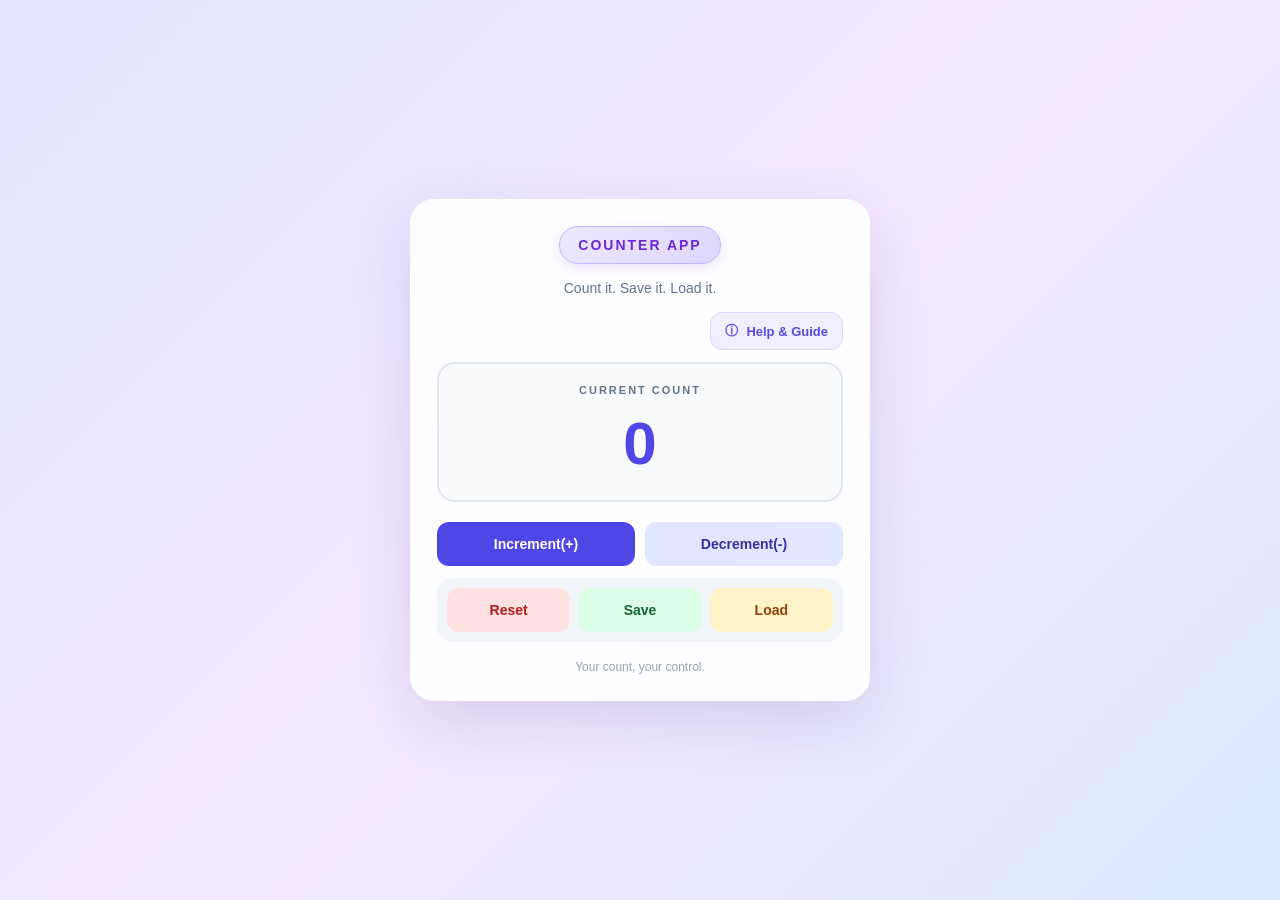
==== index.html @ 8dc99104 "Rename counter.html to index.html" ====
<!DOCTYPE html>
<html lang="en">

<head>
  <meta charset="UTF-8">
  <meta name="viewport" content="width=device-width, initial-scale=1.0">
  <title>Counter App</title>
  <link rel="stylesheet" href="style.css">
</head>

<body>

  <main class="container">
    <section class="box">

      <header class="heading">
        <span class="tag">Counter App</span>
        
        <p><br>Count it. Save it. Load it.</p>
      </header>
      
      <div class="help-link">
        <a href="./help.html" class="help-btn">
          <span>ⓘ</span> Help & Guide
        </a>
      </div>


      <div class="screen-box">
        <p class="screen-label">CURRENT COUNT</p>
        <div id="count" class="screen">0</div>
      </div>

      <div class="controls">
        <button class="btn increment" onclick="increment()">
          Increment(+)
        </button>

        <button class="btn decrement" onclick="Decrement()">
          Decrement(-)
        </button>
      </div>

      <div class="utility-box">
        <button class="btn reset" onclick="Reset()">
          Reset
        </button>

        <button class="btn save" onclick="Save()">
          Save
        </button>

        <button class="btn load" onclick="Load_from_save()">
          Load
        </button>
      </div>

      <p class="footer-text">
        Your count, your control.
      </p>

    </section>
  </main>

  <script src="counter_script.js"></script>
</body>

</html>
---- style.css ----
* {
  margin: 0;
  padding: 0;
  box-sizing: border-box;
}

body {
  min-height: 100vh;
  font-family: Arial, sans-serif;
  background: linear-gradient(135deg, #e0e7ff, #f5e8ff, #dbeafe);
  display: flex;
  justify-content: center;
  align-items: center;
  padding: 24px;
  color: #1e293b;
}

.container {
  width: 100%;
  max-width: 460px;
}

.box {
  background: rgba(255, 255, 255, 0.9);
  padding: 26px;
  border: 1px solid #ffffff;
  border-radius: 24px;
  box-shadow: 0 20px 60px rgba(65, 55, 120, 0.15);
}

.heading {
  text-align: center;
  margin-bottom: 24px;
}

.tag {
  display: inline-block;
  font-size: 14px;
  font-weight: 800;
  letter-spacing: 2px;
  text-transform: uppercase;

  color: #6d28d9;
  background: linear-gradient(135deg, #ede9fe, #ddd6fe);

  padding: 10px 18px;
  border: 1px solid #c4b5fd;
  border-radius: 50px;

  box-shadow: 0 4px 12px rgba(109, 40, 217, 0.12);

  transition: all 0.3s ease;
}

.heading h1 {
  font-size: 28px;
  margin-bottom: 7px;
  color: #1e1b4b;
}

.heading p {
  color: #64748b;
  font-size: 14px;
}

.screen-box {
  background: #f8fafc;
  border: 2px solid #e2e8f0;
  border-radius: 18px;
  padding: 20px 16px;
  text-align: center;
  margin-bottom: 20px;
}

.screen-label {
  font-size: 11px;
  font-weight: bold;
  letter-spacing: 2px;
  color: #64748b;
  margin-bottom: 12px;
}

.screen {
  font-size: 60px;
  font-weight: bold;
  color: #4f46e5;
  line-height: 1.2;
  overflow-wrap: anywhere;
}

.controls {
  display: grid;
  grid-template-columns: 1fr 1fr;
  gap: 10px;
  margin-bottom: 12px;
}

.utility-box {
  display: grid;
  grid-template-columns: repeat(3, 1fr);
  gap: 8px;
  padding: 10px;
  background: #f1f5f9;
  border-radius: 16px;
}

.btn {
  border: none;
  border-radius: 12px;
  padding: 14px 10px;
  font-size: 14px;
  font-weight: bold;
  cursor: pointer;
  transition: transform 0.2s, box-shadow 0.2s;
}

.btn:hover {
  transform: translateY(-2px);
  box-shadow: 0 6px 14px rgba(15, 23, 42, 0.12);
}

.btn:active {
  transform: scale(0.97);
}

.increment {
  background: #4f46e5;
  color: white;
}

.decrement {
  background: #e0e7ff;
  color: #3730a3;
}

.reset {
  background: #fee2e2;
  color: #b91c1c;
}

.save {
  background: #dcfce7;
  color: #166534;
}

.load {
  background: #fef3c7;
  color: #92400e;
}

.footer-text {
  text-align: center;
  margin-top: 18px;
  color: #94a3b8;
  font-size: 12px;
}

@media (max-width: 400px) {
  .box {
    padding: 22px 16px;
  }

  .heading h1 {
    font-size: 26px;
  }

  .screen {
    font-size: 52px;
  }

  .btn {
    font-size: 12px;
    padding: 13px 6px;
  }
}

.tag:hover {
  transform: translateY(-3px);
  box-shadow: 0 8px 20px rgba(109, 40, 217, 0.22);
}

.help-link {
  display: flex;
  justify-content: flex-end;
  margin: -8px 0 12px;
}

.help-btn {
  display: inline-flex;
  align-items: center;
  justify-content: center;
  gap: 8px;

  padding: 9px 14px;
  border-radius: 12px;

  background: #f1efff;
  border: 1px solid #ddd6fe;
  color: #5b4bdb;

  font-size: 13px;
  font-weight: 700;
  text-decoration: none;

  transition: 0.2s ease;
}

.help-btn:hover {
  background: #e5e0ff;
  border-color: #c4b5fd;
  transform: translateY(-2px);
}
.help-shell {
  max-width: 100%;
  padding: 24px;
  border-radius: 24px;
}

.help-header {
  padding: 24px;
  margin-bottom: 24px;
  border-radius: 20px;
}

.help-header h1 {
  font-size: 34px;
  line-height: 1.2;
}

.help-grid {
  gap: 12px;
}

.guide-card {
  padding: 16px;
  border-radius: 16px;
}

.guide-top {
  margin-bottom: 13px;
}

.guide-icon {
  width: 38px;
  height: 38px;
  border-radius: 12px;
}

.guide-card h3 {
  font-size: 16px;
}

.guide-card p {
  font-size: 13px;
  line-height: 1.65;
}

.tip-card {
  padding: 16px;
  margin-top: 18px;
}

@media (max-width: 520px) {
  .help-shell {
    padding: 16px;
  }

  .help-header {
    padding: 20px;
  }

  .help-header h1 {
    font-size: 30px;
  }
}
/* ==================================
   COUNTER APP - GAME HELP PAGE ONLY
   ================================== */

.help-page {
  max-width: 100%;
  padding: 22px;
  border-radius: 24px;
  background: rgba(255, 255, 255, 0.96);
}

/* Header */

.game-help-header {
  text-align: center;
  padding: 6px 0 22px;
}

.game-help-icon {
  width: 58px;
  height: 58px;
  display: flex;
  align-items: center;
  justify-content: center;
  margin: 0 auto 14px;
  border-radius: 19px;
  background: linear-gradient(135deg, #4f46e5, #7c3aed);
  font-size: 29px;
  box-shadow: 0 8px 20px rgba(79, 70, 229, 0.22);
}

.game-help-header .tag {
  padding: 6px 12px;
  font-size: 10px;
  letter-spacing: 1.8px;
  box-shadow: none;
}

.game-help-header h1 {
  margin: 13px 0 7px;
  color: #1e1b4b;
  font-size: 29px;
  letter-spacing: -1px;
}

.game-help-header h1 span {
  color: #6d5ce7;
}

.game-help-header p {
  color: #64748b;
  font-size: 12px;
  line-height: 1.6;
}

/* Section heading */

.guide-heading {
  display: flex;
  align-items: center;
  justify-content: space-between;
  gap: 8px;
  margin-bottom: 11px;
  color: #64748b;
  font-size: 10px;
  font-weight: 800;
  letter-spacing: 1.2px;
}

.guide-count {
  padding: 5px 8px;
  border-radius: 7px;
  background: #f1efff;
  color: #6254d9;
  font-size: 9px;
  letter-spacing: 0.5px;
}

/* Instruction cards */

.help-grid {
  display: grid;
  grid-template-columns: 1fr 1fr;
  gap: 10px;
}

.guide-card {
  min-width: 0;
  display: flex;
  align-items: center;
  gap: 10px;
  padding: 13px 11px;
  border: 1px solid #e9e8f5;
  border-radius: 15px;
  background: linear-gradient(145deg, #ffffff, #f8f7ff);
  transition: transform 0.2s ease,
    border-color 0.2s ease,
    box-shadow 0.2s ease;
}

.guide-card:hover {
  transform: translateY(-2px);
  border-color: #c4b5fd;
  box-shadow: 0 7px 16px rgba(79, 70, 229, 0.08);
}

.guide-icon {
  flex-shrink: 0;
  width: 35px;
  height: 35px;
  display: flex;
  align-items: center;
  justify-content: center;
  border-radius: 11px;
  font-size: 23px;
  font-weight: 700;
}

.increment-icon {
  color: #4f46e5;
  background: #e9eaff;
}

.decrement-icon {
  color: #4338ca;
  background: #e0e7ff;
}

.reset-icon {
  color: #b91c1c;
  background: #fee2e2;
}

.save-icon {
  color: #15803d;
  background: #dcfce7;
}

.load-icon {
  color: #b45309;
  background: #fef3c7;
}

.guide-content {
  flex: 1;
  min-width: 0;
}

.guide-content h3 {
  margin-bottom: 4px;
  color: #25234a;
  font-size: 12px;
  line-height: 1.35;
}

.guide-content p {
  color: #7c8498;
  font-size: 10px;
  line-height: 1.5;
}

.guide-key {
  display: none;
}

/* Helpful tip */

.help-tip {
  display: flex;
  align-items: flex-start;
  gap: 11px;
  margin-top: 16px;
  padding: 13px;
  border: 1px solid #e3defe;
  border-radius: 14px;
  background: linear-gradient(135deg, #f5f3ff, #eef2ff);
}

.tip-icon {
  flex-shrink: 0;
  font-size: 21px;
}

.help-tip h3 {
  margin: 2px 0 5px;
  color: #4338ca;
  font-size: 10px;
  letter-spacing: 1px;
}

.help-tip p {
  color: #5b5c7b;
  font-size: 11px;
  line-height: 1.65;
}

/* Back button */

.back-btn {
  display: flex;
  align-items: center;
  justify-content: center;
  gap: 9px;
  width: 100%;
  margin-top: 17px;
  padding: 13px 16px;
  border: 1px solid #4f46e5;
  border-radius: 13px;
  background: linear-gradient(135deg, #4f46e5, #6d28d9);
  color: #ffffff;
  font-size: 13px;
  font-weight: 700;
  text-decoration: none;
  box-shadow: 0 6px 14px rgba(79, 70, 229, 0.17);
  transition: transform 0.2s ease,
    box-shadow 0.2s ease;
}

.back-btn:hover {
  transform: translateY(-2px);
  box-shadow: 0 9px 19px rgba(79, 70, 229, 0.25);
}

.back-btn span:first-child {
  font-size: 19px;
  line-height: 1;
}

/* Footer */

.game-help-footer {
  margin-top: 17px;
  color: #a0a4b8;
  text-align: center;
  font-size: 9px;
  font-weight: 700;
  letter-spacing: 1.1px;
}

.game-help-footer span {
  color: #8b5cf6;
  padding-left: 3px;
}

/* Small screens */

@media (max-width: 400px) {
  .help-page {
    padding: 17px 13px;
  }

  .help-grid {
    grid-template-columns: 1fr;
    gap: 8px;
  }

  .guide-card {
    padding: 11px;
  }

  .guide-content h3 {
    font-size: 13px;
  }

  .guide-content p {
    font-size: 11px;
  }

  .guide-key {
    display: inline-block;
    flex-shrink: 0;
    padding: 5px 6px;
    border-radius: 6px;
    background: #f1efff;
    color: #6254d9;
    font-size: 8px;
    font-weight: 800;
  }

  .game-help-header h1 {
    font-size: 27px;
  }
}
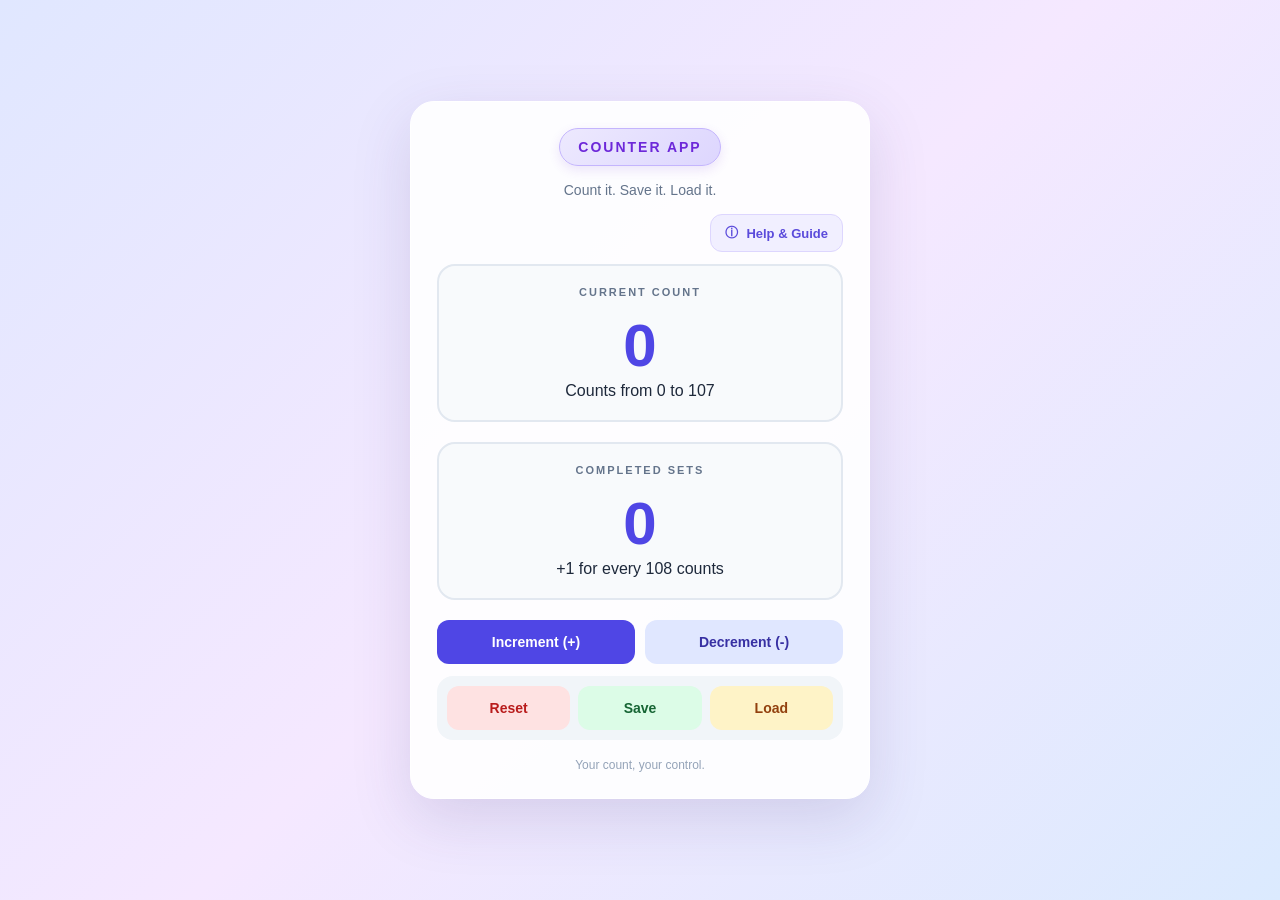
==== commit d0173f5f: "Enhance counter app with additional counter feature Added a second counter to track completed sets a" ====
--- a/index.html
+++ b/index.html
@@ -1,3 +1,4 @@
+
 <!DOCTYPE html>
 <html lang="en">
 
@@ -15,29 +16,36 @@
 
       <header class="heading">
         <span class="tag">Counter App</span>
-        
         <p><br>Count it. Save it. Load it.</p>
       </header>
-      
+
       <div class="help-link">
         <a href="./help.html" class="help-btn">
-          <span>ⓘ</span> Help & Guide
+          <span>ⓘ</span> Help &amp; Guide
         </a>
       </div>
 
-
+      <!-- First Counter -->
       <div class="screen-box">
         <p class="screen-label">CURRENT COUNT</p>
         <div id="count" class="screen">0</div>
+        <p>Counts from 0 to 107</p>
+      </div>
+
+      <!-- Second Counter -->
+      <div class="screen-box">
+        <p class="screen-label">COMPLETED SETS</p>
+        <div id="count2" class="screen">0</div>
+        <p>+1 for every 108 counts</p>
       </div>
 
       <div class="controls">
         <button class="btn increment" onclick="increment()">
-          Increment(+)
+          Increment (+)
         </button>
 
         <button class="btn decrement" onclick="Decrement()">
-          Decrement(-)
+          Decrement (-)
         </button>
       </div>
 
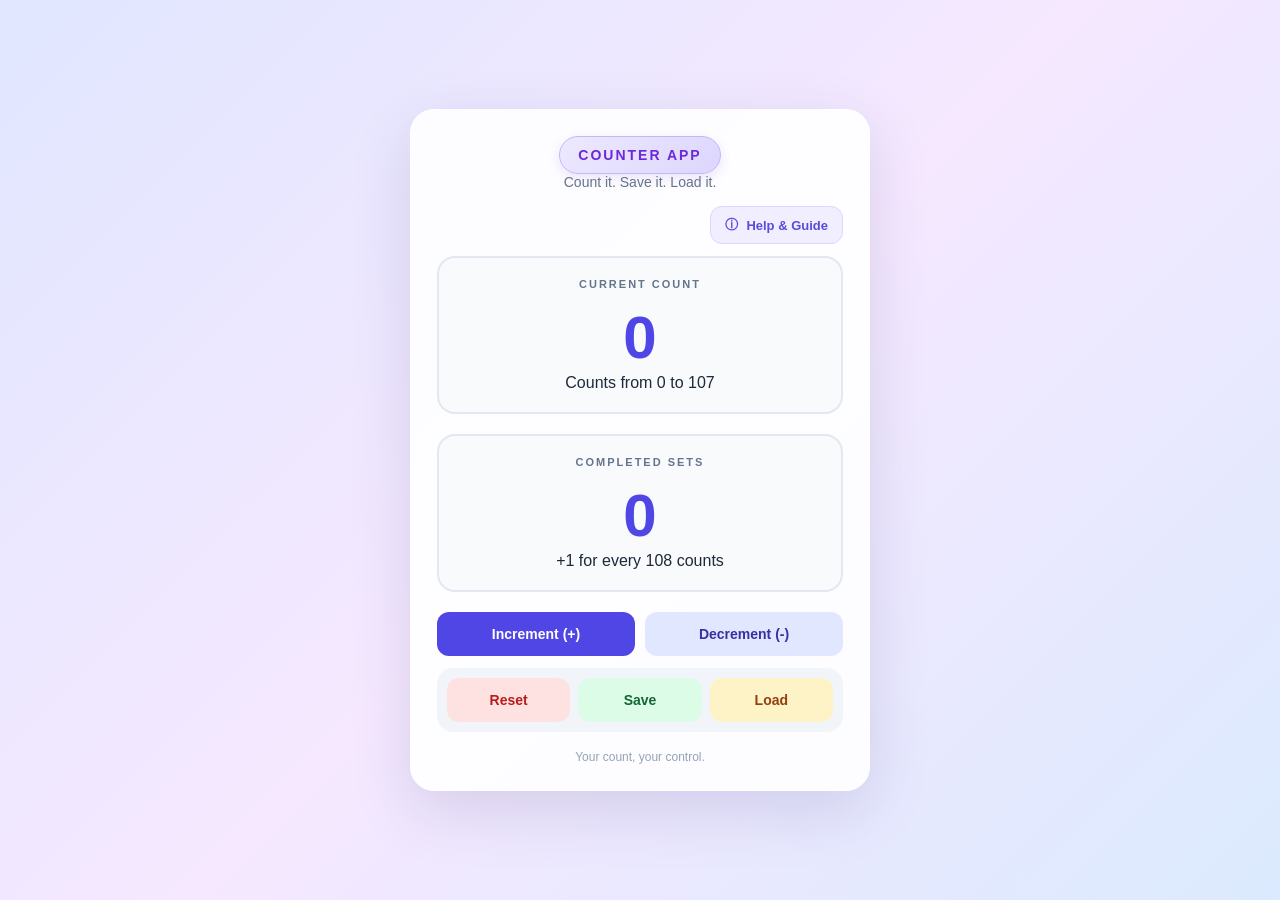
==== commit bba12d98: "Refactor HTML structure and button types" ====
--- a/index.html
+++ b/index.html
@@ -6,7 +6,7 @@
   <meta charset="UTF-8">
   <meta name="viewport" content="width=device-width, initial-scale=1.0">
   <title>Counter App</title>
-  <link rel="stylesheet" href="style.css">
+  <link rel="stylesheet" href="./style.css">
 </head>
 
 <body>
@@ -16,7 +16,7 @@
 
       <header class="heading">
         <span class="tag">Counter App</span>
-        <p><br>Count it. Save it. Load it.</p>
+        <p>Count it. Save it. Load it.</p>
       </header>
 
       <div class="help-link">
@@ -39,38 +39,38 @@
         <p>+1 for every 108 counts</p>
       </div>
 
+      <!-- Counter Controls -->
       <div class="controls">
-        <button class="btn increment" onclick="increment()">
+        <button type="button" class="btn increment" onclick="increment()">
           Increment (+)
         </button>
 
-        <button class="btn decrement" onclick="Decrement()">
+        <button type="button" class="btn decrement" onclick="Decrement()">
           Decrement (-)
         </button>
       </div>
 
+      <!-- Utility Buttons -->
       <div class="utility-box">
-        <button class="btn reset" onclick="Reset()">
+        <button type="button" class="btn reset" onclick="Reset()">
           Reset
         </button>
 
-        <button class="btn save" onclick="Save()">
+        <button type="button" class="btn save" onclick="Save()">
           Save
         </button>
 
-        <button class="btn load" onclick="Load_from_save()">
+        <button type="button" class="btn load" onclick="Load_from_save()">
           Load
         </button>
       </div>
 
-      <p class="footer-text">
-        Your count, your control.
-      </p>
+      <p class="footer-text">Your count, your control.</p>
 
     </section>
   </main>
 
-  <script src="counter_script.js"></script>
+  <script src="./counter_script.js"></script>
+
 </body>
-
 </html>
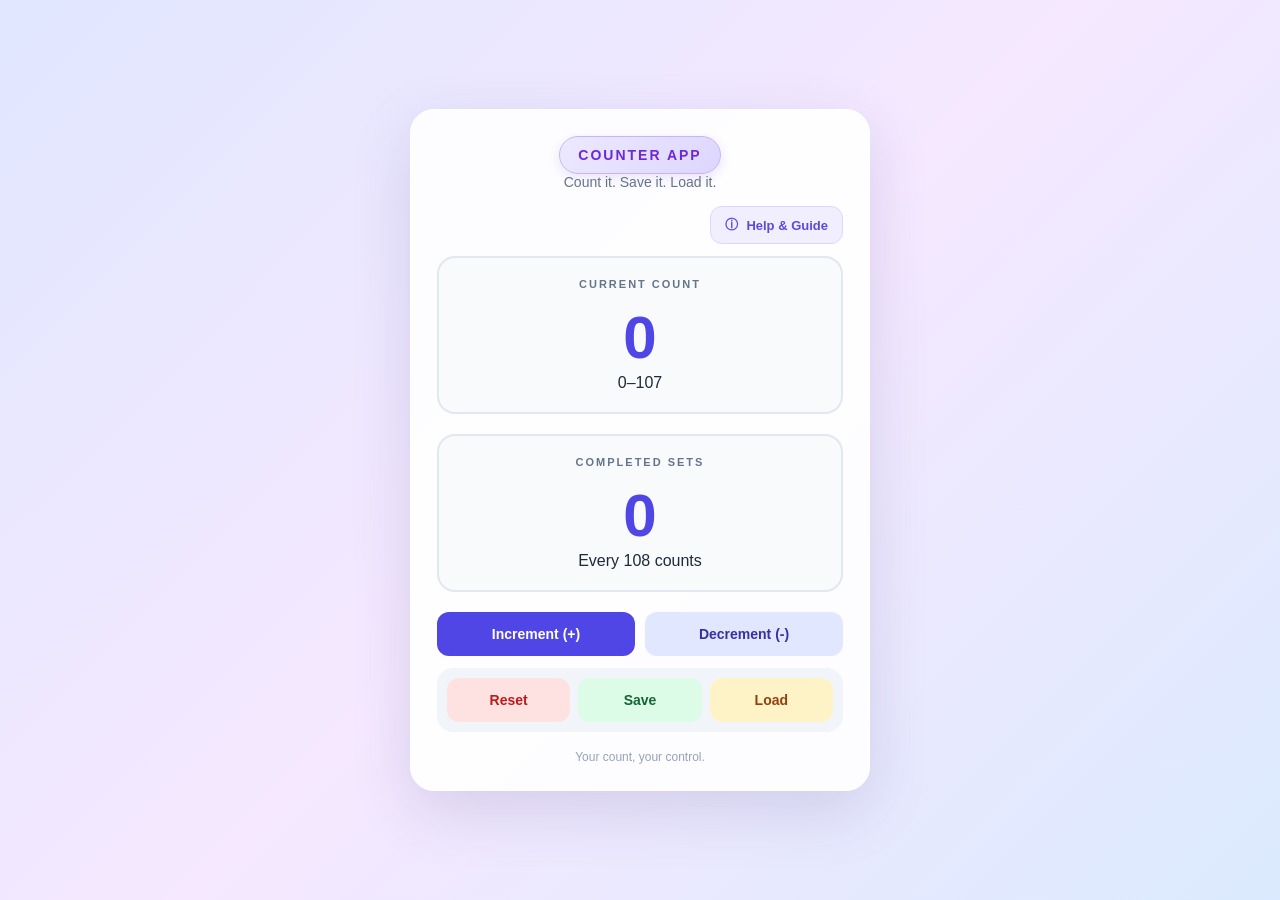
==== commit 18fc0f41: "Refactor index.html to combine counter displays Updated the HTML structure to include both counters " ====
--- a/index.html
+++ b/index.html
@@ -25,19 +25,24 @@
         </a>
       </div>
 
-      <!-- First Counter -->
-      <div class="screen-box">
-        <p class="screen-label">CURRENT COUNT</p>
-        <div id="count" class="screen">0</div>
-        <p>Counts from 0 to 107</p>
-      </div>
+      
+<!-- Both Counters -->
+<div class="counter-screens">
 
-      <!-- Second Counter -->
-      <div class="screen-box">
-        <p class="screen-label">COMPLETED SETS</p>
-        <div id="count2" class="screen">0</div>
-        <p>+1 for every 108 counts</p>
-      </div>
+  <div class="screen-box">
+    <p class="screen-label">CURRENT COUNT</p>
+    <div id="count" class="screen">0</div>
+    <p>0–107</p>
+  </div>
+
+  <div class="screen-box">
+    <p class="screen-label">COMPLETED SETS</p>
+    <div id="count2" class="screen">0</div>
+    <p>Every 108 counts</p>
+  </div>
+
+</div>
+
 
       <!-- Counter Controls -->
       <div class="controls">
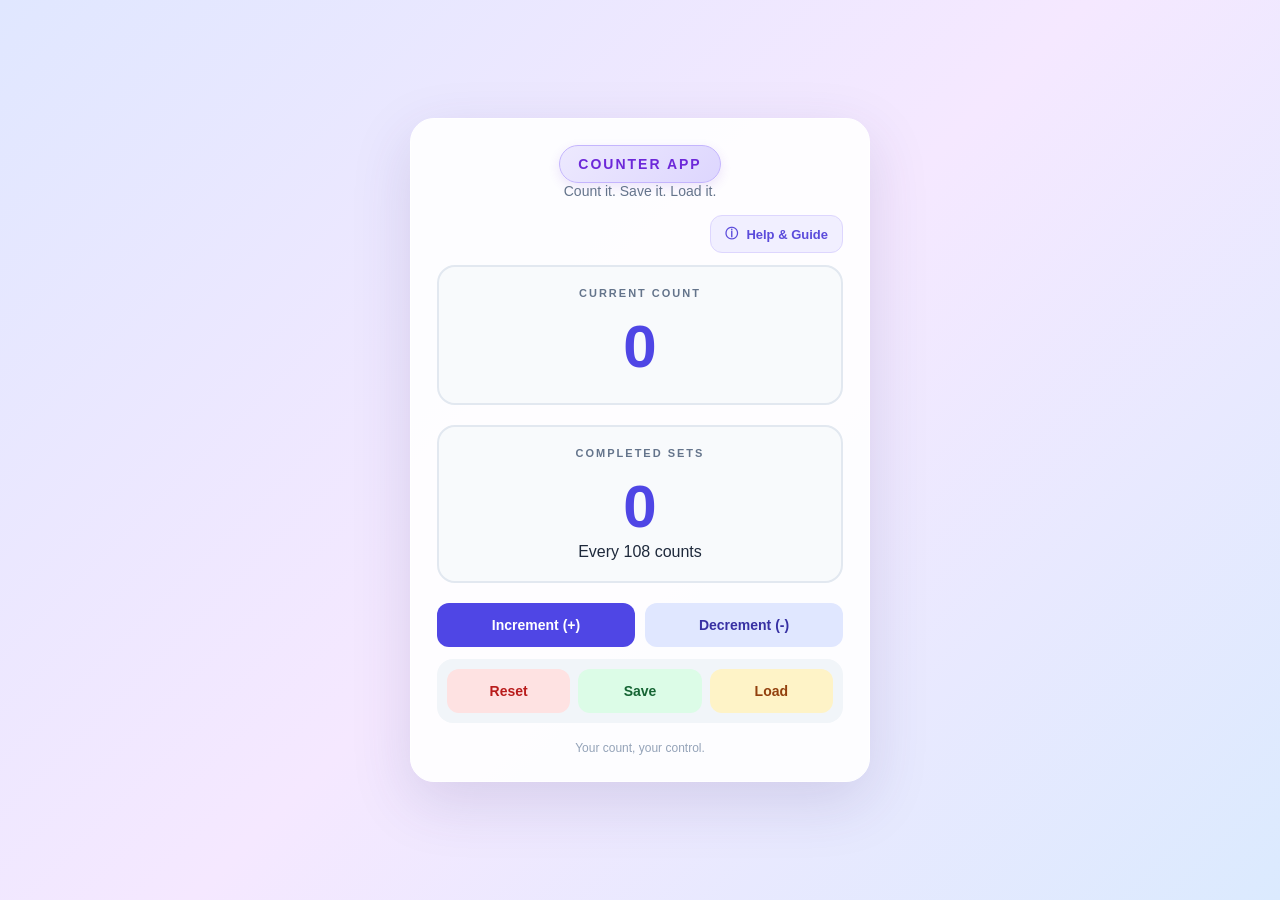
==== commit a07ae4e5: "Fix HTML formatting and structure" ====
--- a/index.html
+++ b/index.html
@@ -32,7 +32,6 @@
   <div class="screen-box">
     <p class="screen-label">CURRENT COUNT</p>
     <div id="count" class="screen">0</div>
-    <p>0–107</p>
   </div>
 
   <div class="screen-box">
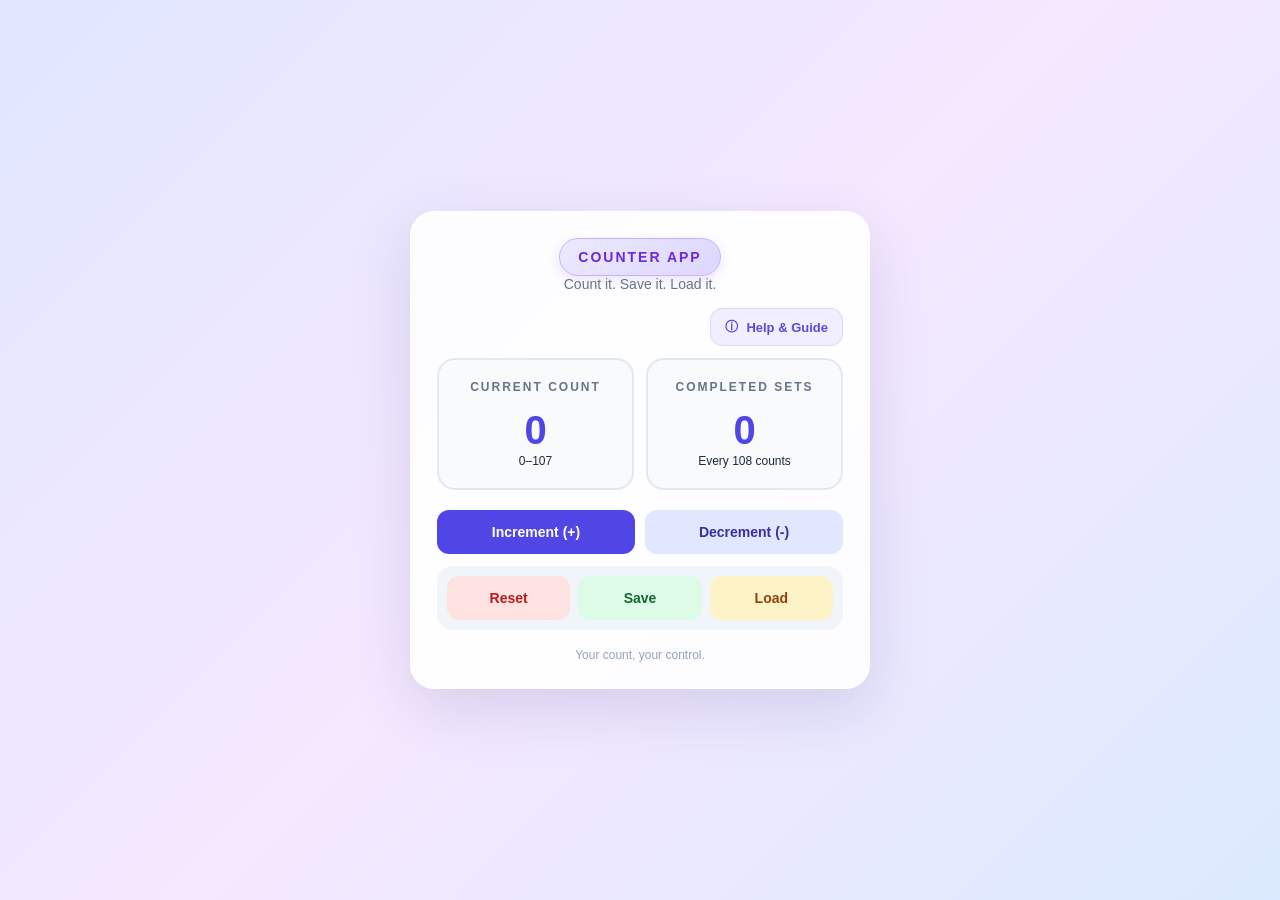
==== commit df099254: "Update index.html" ====
--- a/index.html
+++ b/index.html
@@ -27,11 +27,13 @@
 
       
 <!-- Both Counters -->
+
 <div class="counter-screens">
 
   <div class="screen-box">
     <p class="screen-label">CURRENT COUNT</p>
     <div id="count" class="screen">0</div>
+    <p>0–107</p>
   </div>
 
   <div class="screen-box">
@@ -41,6 +43,7 @@
   </div>
 
 </div>
+
 
 
       <!-- Counter Controls -->
--- a/style.css
+++ b/style.css
@@ -555,4 +555,46 @@
   .game-help-header h1 {
     font-size: 27px;
   }
-}+}
+
+
+/* Two counters side by side */
+.counter-screens {
+  display: flex;
+  gap: 12px;
+  align-items: stretch;
+}
+
+.counter-screens .screen-box {
+  flex: 1;
+  min-width: 0;
+  box-sizing: border-box;
+}
+
+.counter-screens .screen-label {
+  font-size: 12px;
+}
+
+.counter-screens .screen {
+  font-size: clamp(24px, 4vw, 40px);
+}
+
+.counter-screens .screen-box p:last-child {
+  font-size: 12px;
+}
+
+
+.counter-screens {
+  display: flex !important;
+  flex-direction: row !important;
+  gap: 12px;
+  width: 100%;
+  align-items: stretch;
+}
+
+.counter-screens > .screen-box {
+  flex: 1 1 0;
+  width: 50%;
+  min-width: 0;
+  box-sizing: border-box;
+}
